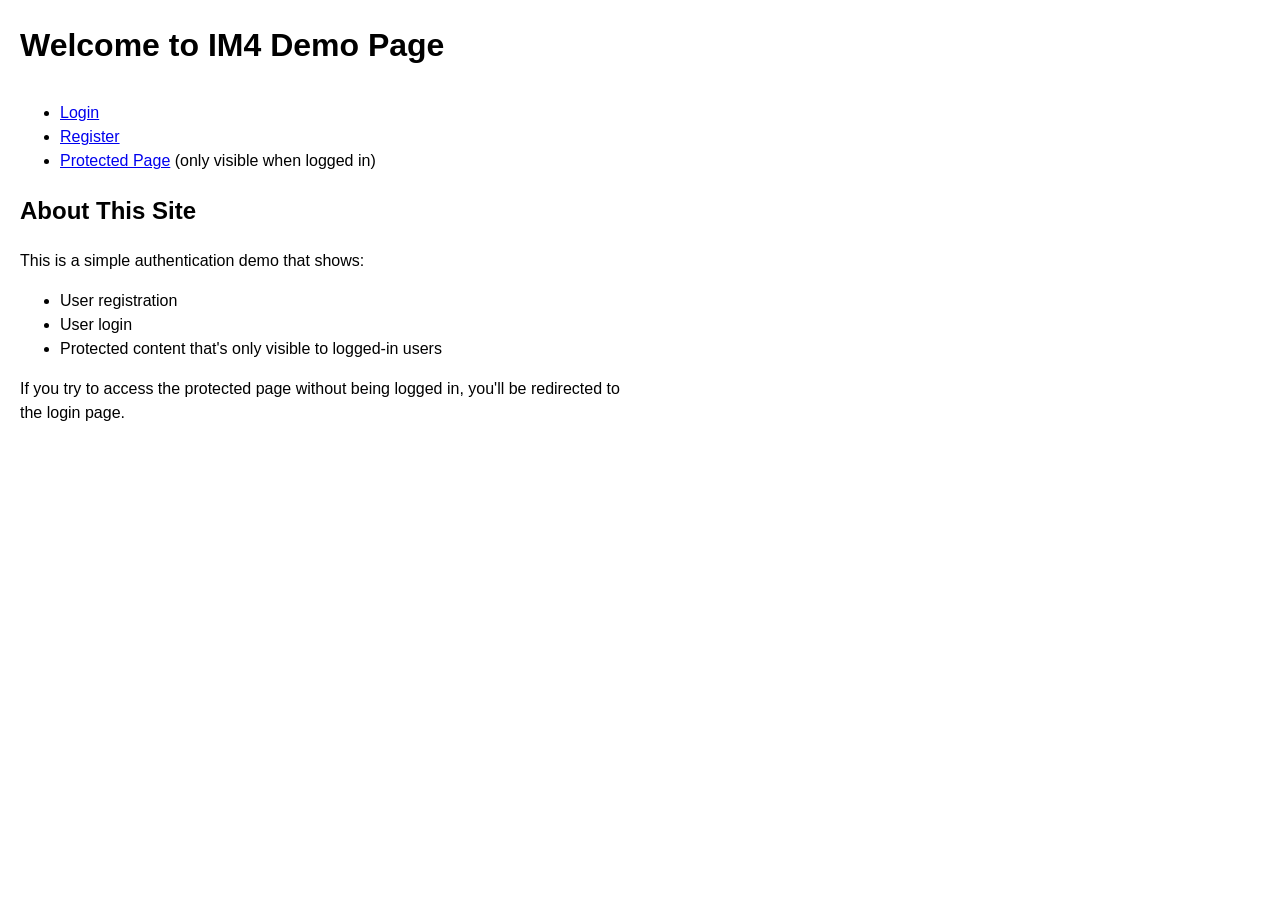
==== index.html @ b111ca23 "init" ====
<!DOCTYPE html>
<html lang="en">
  <head>
    <meta charset="UTF-8" />
    <title>Welcome</title>
    <link rel="stylesheet" href="css/style.css" />
  </head>
  <body>
    <h1>Welcome to IM4 Demo Page</h1>

    <div class="navigation">
      <ul>
        <li><a href="login.html">Login</a></li>
        <li><a href="register.html">Register</a></li>
        <li>
          <a href="protected.html">Protected Page</a> (only visible when logged
          in)
        </li>
      </ul>
    </div>

    <div class="info">
      <h2>About This Site</h2>
      <p>This is a simple authentication demo that shows:</p>
      <ul>
        <li>User registration</li>
        <li>User login</li>
        <li>Protected content that's only visible to logged-in users</li>
      </ul>
      <p>
        If you try to access the protected page without being logged in, you'll
        be redirected to the login page.
      </p>
    </div>
  </body>
</html>
---- css/style.css ----
/* style.css */
body {
  font-family: Arial, sans-serif;
  margin: 20px;
  max-width: 600px;
  line-height: 1.5;
}

h1 {
  margin-bottom: 1em;
}

form > div {
  margin-bottom: 1em;
}

label {
  display: inline-block;
  width: 80px;
}

input[type="email"],
input[type="password"] {
  width: 200px;
  padding: 4px;
}

button {
  padding: 8px 16px;
  cursor: pointer;
}

p {
  margin-top: 1em;
}
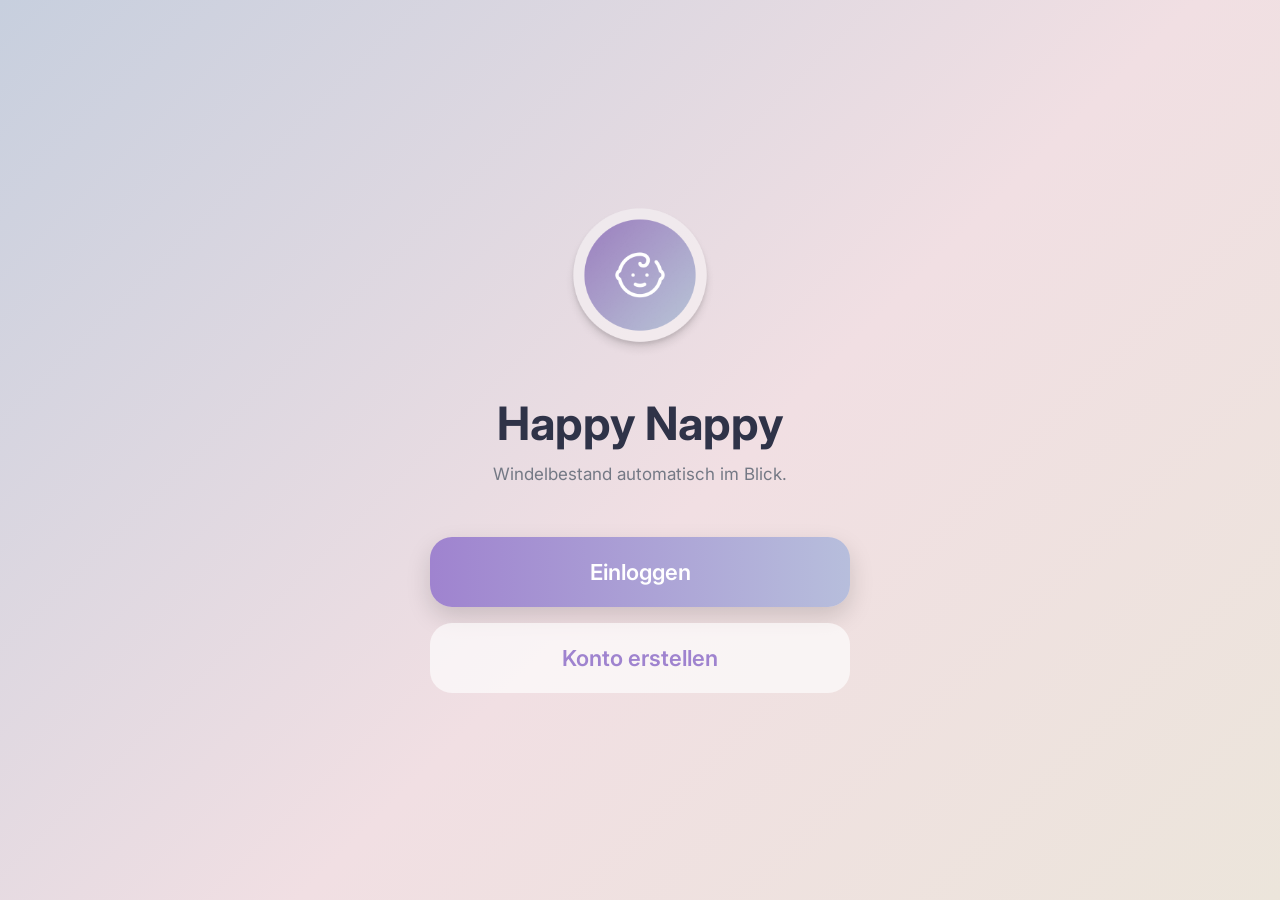
==== commit 209c6b4c: "startseite" ====
--- a/index.html
+++ b/index.html
@@ -1,36 +1,28 @@
 <!DOCTYPE html>
-<html lang="en">
+<html lang="de">
   <head>
     <meta charset="UTF-8" />
-    <title>Welcome</title>
+    <meta name="viewport" content="width=device-width, initial-scale=1.0" />
+    <title>Happy Nappy</title>
+
     <link rel="stylesheet" href="css/style.css" />
+    <link rel="stylesheet" href="css/index.css" />
   </head>
+
   <body>
-    <h1>Welcome to IM4 Demo Page</h1>
+    <main class="start-page">
+      <img src="bilder/Logo.png" alt="Happy Nappy Logo" class="start-logo" />
 
-    <div class="navigation">
-      <ul>
-        <li><a href="login.html">Login</a></li>
-        <li><a href="register.html">Register</a></li>
-        <li>
-          <a href="protected.html">Protected Page</a> (only visible when logged
-          in)
-        </li>
-      </ul>
-    </div>
+      <h1>Happy Nappy</h1>
 
-    <div class="info">
-      <h2>About This Site</h2>
-      <p>This is a simple authentication demo that shows:</p>
-      <ul>
-        <li>User registration</li>
-        <li>User login</li>
-        <li>Protected content that's only visible to logged-in users</li>
-      </ul>
-      <p>
-        If you try to access the protected page without being logged in, you'll
-        be redirected to the login page.
+      <p class="start-subtitle">
+        Windelbestand automatisch im Blick.
       </p>
-    </div>
+
+      <div class="start-actions">
+        <a href="login.html" class="primary-button">Einloggen</a>
+        <a href="register.html" class="secondary-button">Konto erstellen</a>
+      </div>
+    </main>
   </body>
-</html>
+</html>
--- a/css/style.css
+++ b/css/style.css
@@ -1,14 +1,138 @@
-/* style.css */
+/* =========================
+   GOOGLE FONT
+========================= */
+
+@import url('https://fonts.googleapis.com/css2?family=Inter:wght@400;500;600;700&display=swap');
+
+
+/* =========================
+   ROOT
+========================= */
+
+:root {
+
+  /* Farben */
+  --primary: #9F83CF;
+  --primary-light: #C7BCD9;
+
+  --background: #F7F5F4;
+  --card: #FFFFFF;
+
+  --text-dark: #2F3348;
+  --text-light: #747985;
+
+  /* Verlauf */
+  --gradient: linear-gradient(
+    135deg,
+    #A78BD3 0%,
+    #BCC6DD 100%
+  );
+
+  /* Schrift */
+  --font-main: 'Inter', sans-serif;
+
+  /* Rundungen */
+  --radius: 30px;
+
+  /* Schatten */
+  --shadow: 0 10px 25px rgba(0, 0, 0, 0.08);
+}
+
+/* =========================
+   INPUTS
+========================= */
+
+input[type="email"],
+input[type="password"] {
+  width: 100%;
+  height: 72px;
+
+  padding: 0 24px;
+
+  border: none;
+  border-radius: 22px;
+
+  background-color: rgba(255, 255, 255, 0.7);
+
+  font-family: var(--font-main);
+  font-size: 18px;
+
+  box-shadow: none;
+}
+
+
+/* =========================
+   RESET
+========================= */
+
+* {
+  margin: 0;
+  padding: 0;
+  box-sizing: border-box;
+}
+
+
+/* =========================
+   BODY
+========================= */
+
 body {
-  font-family: Arial, sans-serif;
+  font-family: var(--font-main);
+  background-color: var(--background);
+  color: var(--text-dark);
+
   margin: 20px;
   max-width: 600px;
   line-height: 1.5;
 }
 
+
+/* =========================
+   TYPOGRAFIE
+========================= */
+
 h1 {
+  font-size: 42px;
+  font-weight: 700;
+  line-height: 1.1;
   margin-bottom: 1em;
+  color: var(--text-dark);
 }
+
+h2 {
+  font-size: 30px;
+  font-weight: 700;
+  line-height: 1.2;
+  color: var(--text-dark);
+}
+
+h3 {
+  font-size: 22px;
+  font-weight: 600;
+  line-height: 1.3;
+  color: var(--text-dark);
+}
+
+h4 {
+  font-size: 18px;
+  font-weight: 600;
+  line-height: 1.4;
+  color: var(--text-dark);
+}
+
+p {
+  margin-top: 1em;
+
+  font-size: 16px;
+  font-weight: 400;
+  line-height: 1.5;
+  color: var(--text-light);
+}
+
+
+/* =========================
+   FORMULAR
+========================= */
 
 form > div {
   margin-bottom: 1em;
@@ -17,19 +141,49 @@
 label {
   display: inline-block;
   width: 80px;
+
+  font-size: 16px;
+  font-weight: 500;
+  color: var(--text-dark);
 }
 
 input[type="email"],
-input[type="password"] {
-  width: 200px;
-  padding: 4px;
+input[type="password"],
+input[type="text"] {
+  width: 100%;
+  padding: 10px 14px;
+
+  border: none;
+  border-radius: 14px;
+
+  background-color: var(--card);
+
+  font-family: var(--font-main);
+  font-size: 15px;
+
+  box-shadow: var(--shadow);
 }
 
+
+/* =========================
+   BUTTON
+========================= */
+
+
 button {
-  padding: 8px 16px;
+  padding: 12px 20px;
+
+  border: none;
+  border-radius: 16px;
+
+  background: var(--gradient);
+  color: white;
+
+  font-family: var(--font-main);
+  font-size: 15px;
+  font-weight: 600;
+
   cursor: pointer;
+
+  box-shadow: var(--shadow);
 }
-
-p {
-  margin-top: 1em;
-}
--- a/css/index.css
+++ b/css/index.css
@@ -0,0 +1,128 @@
+/* =========================
+   START PAGE
+========================= */
+
+html,
+body {
+  width: 100%;
+  overflow-x: hidden;
+}
+
+body {
+  margin: 0 !important;
+  max-width: none !important;
+
+  width: 100vw;
+  min-height: 100vh;
+
+  display: flex;
+  justify-content: center;
+  align-items: center;
+
+  padding: 30px;
+
+  background: linear-gradient(
+    135deg,
+    #c7cfde 0%,
+    #f1dfe3 55%,
+    #ece5db 100%
+  );
+
+  box-sizing: border-box;
+}
+
+
+/* =========================
+   CONTAINER
+========================= */
+
+.start-page {
+  width: 100%;
+  max-width: 420px;
+
+  text-align: center;
+}
+
+
+/* =========================
+   LOGO
+========================= */
+
+.start-logo {
+  width: 150px;
+  height: auto;
+
+  margin-bottom: 35px;
+}
+
+
+/* =========================
+   TEXT
+========================= */
+
+.start-page h1 {
+  margin: 0 0 15px;
+
+  font-size: 46px;
+  line-height: 1.1;
+
+  color: var(--text-dark);
+}
+
+.start-subtitle {
+  margin: 0 0 50px;
+
+  font-size: 17px;
+  line-height: 1.4;
+
+  color: var(--text-light);
+}
+
+
+/* =========================
+   BUTTONS
+========================= */
+
+.start-actions {
+  display: flex;
+  flex-direction: column;
+  gap: 16px;
+}
+
+.primary-button,
+.secondary-button {
+  width: 100%;
+  height: 70px;
+
+  border-radius: 22px;
+
+  display: flex;
+  justify-content: center;
+  align-items: center;
+
+  font-family: var(--font-main);
+  font-size: 22px;
+  font-weight: 600;
+
+  text-decoration: none;
+
+  box-sizing: border-box;
+}
+
+.primary-button {
+  background: linear-gradient(
+    90deg,
+    #9F83CF 0%,
+    #B7BEDC 100%
+  );
+
+  color: white;
+
+  box-shadow: 0 10px 25px rgba(0, 0, 0, 0.15);
+}
+
+.secondary-button {
+  background-color: rgba(255, 255, 255, 0.65);
+
+  color: var(--primary);
+}
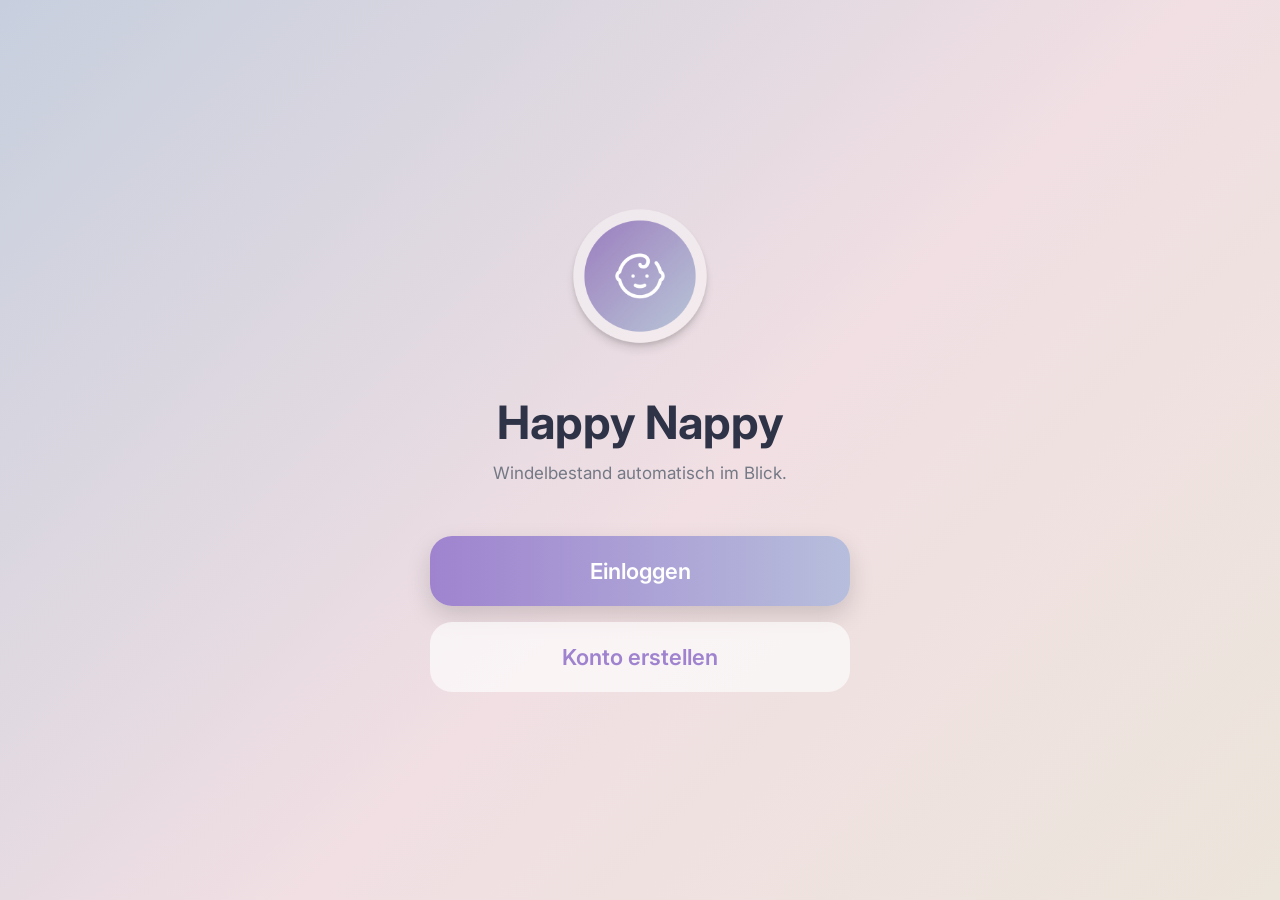
==== commit 1a4f4c2b: "Beschreibungen je Seite" ====
--- a/index.html
+++ b/index.html
@@ -1,6 +1,10 @@
 <!DOCTYPE html>
 <html lang="de">
   <head>
+
+     <!-- Das ist die Startseite der WebApp, welche der/die Nutzer:in als erstes sieht. Sie ist einfach aufgebaut mit der Login- und Registrierungsoption.
+      Das Layout wird über die CSS-Datei index.css gestaltet, welche speziell für diese Seite erstellt wurde. Style.css enthält allgemeine Stile, die auf der gesamten Website verwendet werden.-->
+      
     <meta charset="UTF-8" />
     <meta name="viewport" content="width=device-width, initial-scale=1.0" />
     <title>Happy Nappy</title>
--- a/css/style.css
+++ b/css/style.css
@@ -1,3 +1,7 @@
+/* =========================
+Allgemeine Stile, die auf der gesamten Website verwendet werden 
+========================= */
+
 /* =========================
    GOOGLE FONT
 ========================= */
@@ -38,27 +42,7 @@
   --shadow: 0 10px 25px rgba(0, 0, 0, 0.08);
 }
 
-/* =========================
-   INPUTS
-========================= */
 
-input[type="email"],
-input[type="password"] {
-  width: 100%;
-  height: 72px;
-
-  padding: 0 24px;
-
-  border: none;
-  border-radius: 22px;
-
-  background-color: rgba(255, 255, 255, 0.7);
-
-  font-family: var(--font-main);
-  font-size: 18px;
-
-  box-shadow: none;
-}
 
 
 /* =========================
@@ -81,9 +65,6 @@
   background-color: var(--background);
   color: var(--text-dark);
 
-  margin: 20px;
-  max-width: 600px;
-  line-height: 1.5;
 }
 
 
@@ -140,7 +121,6 @@
 
 label {
   display: inline-block;
-  width: 80px;
 
   font-size: 16px;
   font-weight: 500;
@@ -152,6 +132,7 @@
 input[type="text"] {
   width: 100%;
   padding: 10px 14px;
+  height: 60px;
 
   border: none;
   border-radius: 14px;
--- a/css/index.css
+++ b/css/index.css
@@ -1,5 +1,5 @@
 /* =========================
-   START PAGE
+   Stile, die auf der Startseite verwendet werden.
 ========================= */
 
 html,
